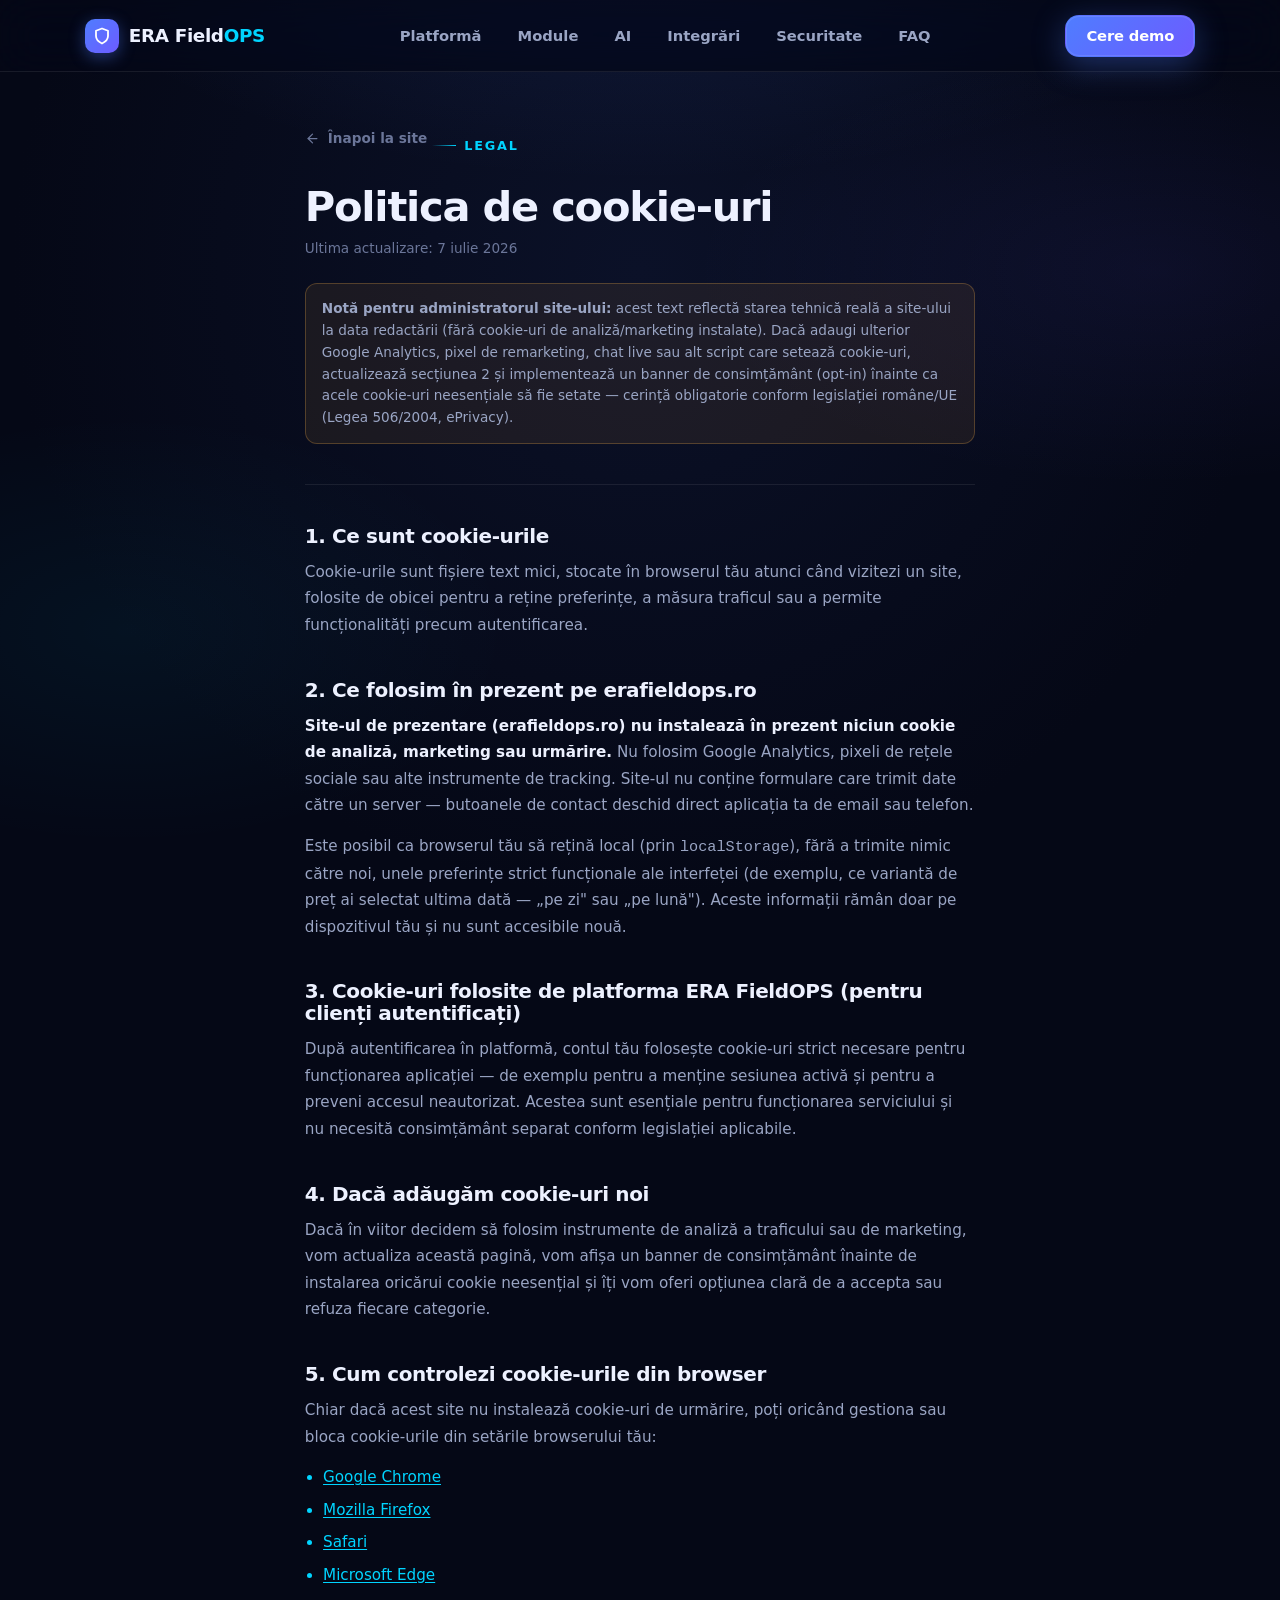
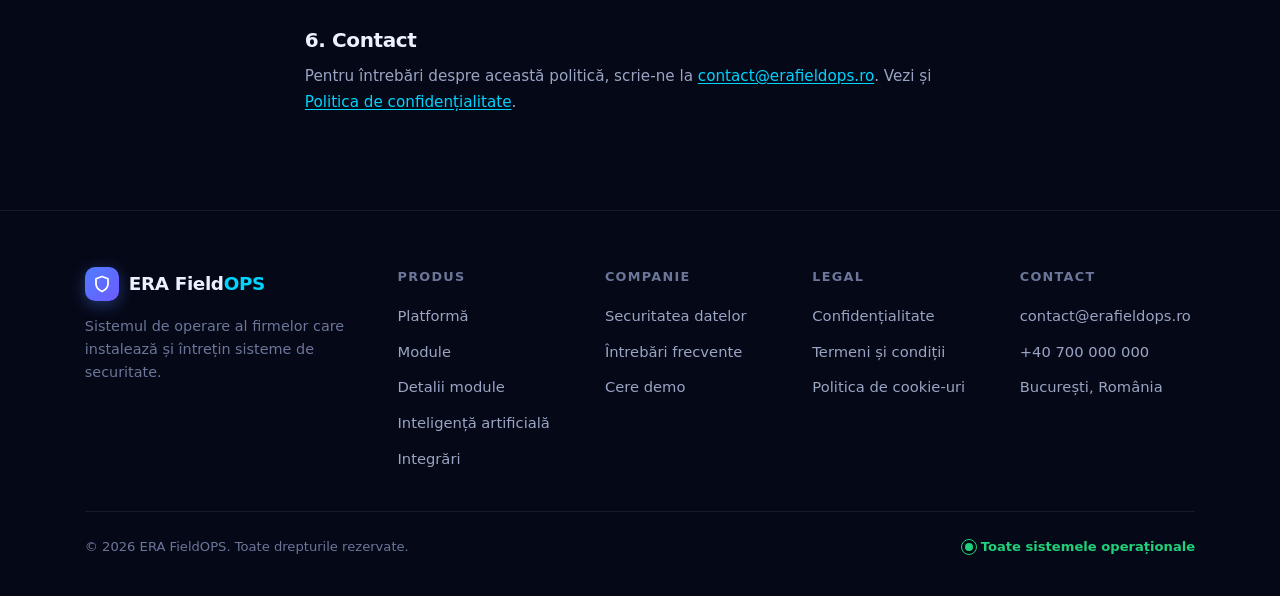
==== cookie-uri.html @ dba02b4b "Add privacy policy, terms of service, and cookie policy pages Three new standalone pages (confidenti" ====
<!DOCTYPE html>
<html lang="ro">
<head>
  <meta charset="UTF-8">
  <meta name="viewport" content="width=device-width, initial-scale=1">
  <title>Politica de cookie-uri — ERA FieldOPS</title>
  <meta name="description" content="Politica de cookie-uri ERA FieldOPS: ce cookie-uri folosim în prezent, cum le poți controla din browser și ce se va întâmpla dacă adăugăm altele în viitor.">
  <meta name="robots" content="noindex, follow">
  <link rel="canonical" href="https://erafieldops.ro/cookie-uri.html">
  <meta name="theme-color" content="#050816">
  <link rel="preload" href="assets/fonts/Satoshi-Variable.woff2" as="font" type="font/woff2" crossorigin>
  <link rel="stylesheet" href="assets/css/style.css">
</head>
<body class="loaded">

<svg width="0" height="0" style="position:absolute" aria-hidden="true">
  <defs>
    <symbol id="i-arrow-left" viewBox="0 0 24 24" fill="none" stroke="currentColor" stroke-width="2" stroke-linecap="round" stroke-linejoin="round"><line x1="19" y1="12" x2="5" y2="12"/><polyline points="12 19 5 12 12 5"/></symbol>
  </defs>
</svg>

<header class="nav scrolled" id="nav">
  <div class="container nav-inner">
    <a href="index.html" class="logo" aria-label="ERA FieldOPS — acasă">
      <span class="logo-mark"><svg fill="none" stroke="#fff" stroke-width="2.4" stroke-linecap="round" stroke-linejoin="round" viewBox="0 0 24 24"><path d="M12 22s8-4 8-10V5l-8-3-8 3v7c0 6 8 10 8 10z"/></svg></span>
      <span>ERA Field<em>OPS</em></span>
    </a>
    <ul class="nav-links">
      <li><a href="index.html#platforma">Platformă</a></li>
      <li><a href="index.html#module">Module</a></li>
      <li><a href="index.html#ai">AI</a></li>
      <li><a href="index.html#integrari">Integrări</a></li>
      <li><a href="index.html#securitate">Securitate</a></li>
      <li><a href="index.html#faq">FAQ</a></li>
    </ul>
    <div class="nav-cta">
      <a href="index.html#demo" class="btn btn-primary">Cere demo</a>
      <button class="nav-burger" id="burger" aria-label="Meniu" aria-expanded="false" aria-controls="mobileMenu">
        <span></span><span></span><span></span>
      </button>
    </div>
  </div>
</header>
<nav class="mobile-menu" id="mobileMenu" aria-label="Meniu mobil">
  <a href="index.html#platforma">Platformă</a>
  <a href="index.html#module">Module</a>
  <a href="index.html#ai">AI</a>
  <a href="index.html#integrari">Integrări</a>
  <a href="index.html#securitate">Securitate</a>
  <a href="index.html#faq">FAQ</a>
</nav>

<main>
<section class="legal-page">
  <div class="container legal-container">
    <a href="index.html" class="legal-back"><svg aria-hidden="true"><use href="#i-arrow-left"/></svg>Înapoi la site</a>
    <span class="eyebrow">Legal</span>
    <h1>Politica de cookie-uri</h1>
    <p class="legal-updated">Ultima actualizare: 7 iulie 2026</p>

    <div class="legal-notice">
      <strong>Notă pentru administratorul site-ului:</strong> acest text reflectă starea tehnică reală a site-ului la data redactării (fără cookie-uri de analiză/marketing instalate). Dacă adaugi ulterior Google Analytics, pixel de remarketing, chat live sau alt script care setează cookie-uri, actualizează secțiunea 2 și implementează un banner de consimțământ (opt-in) înainte ca acele cookie-uri neesențiale să fie setate — cerință obligatorie conform legislației române/UE (Legea 506/2004, ePrivacy).
    </div>

    <div class="legal-body">
      <h2>1. Ce sunt cookie-urile</h2>
      <p>Cookie-urile sunt fișiere text mici, stocate în browserul tău atunci când vizitezi un site, folosite de obicei pentru a reține preferințe, a măsura traficul sau a permite funcționalități precum autentificarea.</p>

      <h2>2. Ce folosim în prezent pe erafieldops.ro</h2>
      <p><strong>Site-ul de prezentare (erafieldops.ro) nu instalează în prezent niciun cookie de analiză, marketing sau urmărire.</strong> Nu folosim Google Analytics, pixeli de rețele sociale sau alte instrumente de tracking. Site-ul nu conține formulare care trimit date către un server — butoanele de contact deschid direct aplicația ta de email sau telefon.</p>
      <p>Este posibil ca browserul tău să rețină local (prin <code>localStorage</code>), fără a trimite nimic către noi, unele preferințe strict funcționale ale interfeței (de exemplu, ce variantă de preț ai selectat ultima dată — „pe zi" sau „pe lună"). Aceste informații rămân doar pe dispozitivul tău și nu sunt accesibile nouă.</p>

      <h2>3. Cookie-uri folosite de platforma ERA FieldOPS (pentru clienți autentificați)</h2>
      <p>După autentificarea în platformă, contul tău folosește cookie-uri strict necesare pentru funcționarea aplicației — de exemplu pentru a menține sesiunea activă și pentru a preveni accesul neautorizat. Acestea sunt esențiale pentru funcționarea serviciului și nu necesită consimțământ separat conform legislației aplicabile.</p>

      <h2>4. Dacă adăugăm cookie-uri noi</h2>
      <p>Dacă în viitor decidem să folosim instrumente de analiză a traficului sau de marketing, vom actualiza această pagină, vom afișa un banner de consimțământ înainte de instalarea oricărui cookie neesențial și îți vom oferi opțiunea clară de a accepta sau refuza fiecare categorie.</p>

      <h2>5. Cum controlezi cookie-urile din browser</h2>
      <p>Chiar dacă acest site nu instalează cookie-uri de urmărire, poți oricând gestiona sau bloca cookie-urile din setările browserului tău:</p>
      <ul>
        <li><a href="https://support.google.com/chrome/answer/95647" target="_blank" rel="noopener">Google Chrome</a></li>
        <li><a href="https://support.mozilla.org/ro/kb/activarea-si-dezactivarea-cookie-urilor" target="_blank" rel="noopener">Mozilla Firefox</a></li>
        <li><a href="https://support.apple.com/ro-ro/guide/safari/sfri11471/mac" target="_blank" rel="noopener">Safari</a></li>
        <li><a href="https://support.microsoft.com/ro-ro/microsoft-edge" target="_blank" rel="noopener">Microsoft Edge</a></li>
      </ul>

      <h2>6. Contact</h2>
      <p>Pentru întrebări despre această politică, scrie-ne la <a href="mailto:contact@erafieldops.ro">contact@erafieldops.ro</a>. Vezi și <a href="confidentialitate.html">Politica de confidențialitate</a>.</p>
    </div>
  </div>
</section>
</main>

<footer class="footer">
  <div class="container">
    <div class="footer-grid">
      <div class="footer-brand">
        <a href="index.html" class="logo" aria-label="ERA FieldOPS">
          <span class="logo-mark"><svg fill="none" stroke="#fff" stroke-width="2.4" stroke-linecap="round" stroke-linejoin="round" viewBox="0 0 24 24"><path d="M12 22s8-4 8-10V5l-8-3-8 3v7c0 6 8 10 8 10z"/></svg></span>
          <span>ERA Field<em>OPS</em></span>
        </a>
        <p>Sistemul de operare al firmelor care instalează și întrețin sisteme de securitate.</p>
      </div>
      <div>
        <h4>Produs</h4>
        <ul>
          <li><a href="index.html#platforma">Platformă</a></li>
          <li><a href="index.html#module">Module</a></li>
          <li><a href="index.html#detalii">Detalii module</a></li>
          <li><a href="index.html#ai">Inteligență artificială</a></li>
          <li><a href="index.html#integrari">Integrări</a></li>
        </ul>
      </div>
      <div>
        <h4>Companie</h4>
        <ul>
          <li><a href="index.html#securitate">Securitatea datelor</a></li>
          <li><a href="index.html#faq">Întrebări frecvente</a></li>
          <li><a href="index.html#demo">Cere demo</a></li>
        </ul>
      </div>
      <div>
        <h4>Legal</h4>
        <ul>
          <li><a href="confidentialitate.html">Confidențialitate</a></li>
          <li><a href="termeni-si-conditii.html">Termeni și condiții</a></li>
          <li><a href="cookie-uri.html">Politica de cookie-uri</a></li>
        </ul>
      </div>
      <div>
        <h4>Contact</h4>
        <ul>
          <li><a href="mailto:contact@erafieldops.ro">contact@erafieldops.ro</a></li>
          <li><a href="tel:+40700000000">+40 700 000 000</a></li>
          <li><a href="index.html">București, România</a></li>
        </ul>
      </div>
    </div>
    <div class="footer-bottom">
      <span>© 2026 ERA FieldOPS. Toate drepturile rezervate.</span>
      <span class="footer-status"><i class="pulse-dot"></i> Toate sistemele operaționale</span>
    </div>
  </div>
</footer>

<script>
  document.getElementById('burger').addEventListener('click', function () {
    var menu = document.getElementById('mobileMenu');
    var open = menu.classList.toggle('open');
    this.setAttribute('aria-expanded', String(open));
  });
  document.getElementById('mobileMenu').addEventListener('click', function (e) {
    if (e.target.tagName === 'A') {
      this.classList.remove('open');
      document.getElementById('burger').setAttribute('aria-expanded', 'false');
    }
  });
</script>
</body>
</html>
---- assets/css/style.css ----
/* ============================================================
   ERA FieldOPS — Premium SaaS Landing 2026
   Mission Control / AI Command Center
   ============================================================ */

/* ---------- Font ---------- */
@font-face {
  font-family: 'Satoshi';
  src: url('../fonts/Satoshi-Variable.woff2') format('woff2');
  font-weight: 300 900;
  font-style: normal;
  font-display: swap;
}
@font-face {
  font-family: 'Satoshi';
  src: url('../fonts/Satoshi-VariableItalic.woff2') format('woff2');
  font-weight: 300 900;
  font-style: italic;
  font-display: swap;
}

/* ---------- Tokens ---------- */
:root {
  --bg: #050816;
  --bg-2: #0B1128;
  --surface: rgba(255, 255, 255, 0.03);
  --surface-2: rgba(255, 255, 255, 0.05);
  --border: rgba(255, 255, 255, 0.08);
  --border-strong: rgba(255, 255, 255, 0.14);
  --text: #EDF1FF;
  --text-2: #9AA5C4;
  --text-3: #6B7699;
  --primary: #4F7DFF;
  --secondary: #6D5BFF;
  --ai: #00D4FF;
  --success: #21D07A;
  --warning: #FFB547;
  --error: #FF5A5A;
  --grad: linear-gradient(135deg, var(--primary), var(--secondary));
  --grad-ai: linear-gradient(135deg, var(--primary), var(--ai));
  --radius: 20px;
  --radius-sm: 12px;
  --font: 'Satoshi', system-ui, -apple-system, sans-serif;
  --ease: cubic-bezier(0.16, 1, 0.3, 1);
  --nav-h: 72px;
  --space-1: 8px; --space-2: 16px; --space-3: 24px;
  --space-4: 40px; --space-5: 56px; --space-6: 80px;
}

/* ---------- Base ---------- */
*, *::before, *::after { box-sizing: border-box; margin: 0; padding: 0; }
/* Base size = 16px on phones, tablets and laptops (keeps the tuned hero fit intact);
   scales up on large monitors / Retina / 4K so all rem-based graphics grow with the display. */
html { scroll-behavior: smooth; scroll-padding-top: calc(var(--nav-h) + 16px); font-size: 16px; overflow-x: hidden; }
@media (min-width: 1600px) { html { font-size: 17.5px; } }
@media (min-width: 2000px) { html { font-size: 19px; } }
@media (min-width: 2560px) { html { font-size: 21px; } }
body {
  font-family: var(--font);
  background: var(--bg);
  color: var(--text);
  font-size: 1rem;
  line-height: 1.6;
  -webkit-font-smoothing: antialiased;
  overflow-x: hidden;
}
img, svg { display: block; max-width: 100%; }
a { color: inherit; text-decoration: none; }
button { font-family: inherit; cursor: pointer; }
::selection { background: rgba(79, 125, 255, 0.35); }

body::before {
  content: '';
  position: fixed; inset: 0; z-index: -2;
  background:
    radial-gradient(ellipse 80% 50% at 50% -10%, rgba(79, 125, 255, 0.12), transparent 60%),
    radial-gradient(ellipse 60% 40% at 90% 30%, rgba(109, 91, 255, 0.07), transparent 60%),
    radial-gradient(ellipse 50% 40% at 10% 70%, rgba(0, 212, 255, 0.05), transparent 60%),
    radial-gradient(circle at 50% 30%, var(--bg-2), var(--bg) 70%);
}

#particles {
  position: fixed; inset: 0; z-index: -1;
  pointer-events: none; opacity: 0.6;
}

.scroll-progress {
  position: fixed; top: 0; left: 0; height: 3px; width: 0%;
  background: linear-gradient(90deg, var(--primary), var(--ai));
  box-shadow: 0 0 10px rgba(0, 212, 255, 0.7);
  z-index: 200; pointer-events: none;
}

.container { width: 100%; max-width: 1200px; margin: 0 auto; padding: 0 clamp(20px, 3.5vw, 48px); }
@media (min-width: 1600px) { .container { max-width: 1360px; } :root { --space-5: 76px; --space-6: 112px; } }
@media (min-width: 2000px) { .container { max-width: 1560px; } :root { --space-5: 88px; --space-6: 132px; } }
@media (min-width: 2560px) { .container { max-width: 1800px; } }

/* ---------- Type ---------- */
h1, h2, h3 { font-weight: 700; letter-spacing: -0.02em; line-height: 1.1; }
h1 { font-size: clamp(2.6rem, 5.4vw, 4.4rem); font-weight: 800; letter-spacing: -0.03em; }
h2 { font-size: clamp(2rem, 3.6vw, 3rem); }
h3 { font-size: 1.25rem; line-height: 1.3; }
.lead { font-size: clamp(1.05rem, 1.6vw, 1.25rem); color: var(--text-2); }

.grad-text {
  background: linear-gradient(100deg, #fff 20%, var(--primary) 50%, var(--ai) 80%);
  background-size: 200% auto;
  -webkit-background-clip: text; background-clip: text;
  -webkit-text-fill-color: transparent; color: transparent;
  animation: gradShift 6s ease-in-out infinite alternate;
}
@keyframes gradShift { to { background-position: 100% center; } }

.eyebrow {
  display: inline-flex; align-items: center; gap: 8px;
  font-size: 0.8rem; font-weight: 600; letter-spacing: 0.14em;
  text-transform: uppercase; color: var(--ai);
  margin-bottom: var(--space-2);
}
.eyebrow::before {
  content: ''; width: 24px; height: 1px;
  background: linear-gradient(90deg, transparent, var(--ai));
}

.section { padding: var(--space-6) 0; position: relative; }
.section-head { max-width: 680px; margin-bottom: var(--space-5); }
.section-head.center { margin-inline: auto; text-align: center; }
.section-head.center .eyebrow::before { display: none; }
.section-head p { margin-top: var(--space-2); }

/* ---------- Buttons ---------- */
.btn {
  display: inline-flex; align-items: center; justify-content: center; gap: 10px;
  min-height: 52px; padding: 0 28px;
  border-radius: 14px; border: 1px solid transparent;
  font-size: 1rem; font-weight: 600; letter-spacing: -0.01em;
  transition: transform 0.25s var(--ease), box-shadow 0.25s var(--ease),
              background 0.25s var(--ease), border-color 0.25s var(--ease);
  cursor: pointer; white-space: nowrap;
}
.btn svg { width: 18px; height: 18px; transition: transform 0.25s var(--ease); }
.btn:hover svg { transform: translateX(3px); }
.btn-primary {
  position: relative; overflow: hidden;
  background: var(--grad); color: #fff;
  box-shadow: 0 0 0 1px rgba(255,255,255,0.1) inset, 0 8px 32px rgba(79,125,255,0.35);
}
.btn-primary::before {
  content: ''; position: absolute; top: 0; left: -60%; width: 40%; height: 100%;
  background: linear-gradient(120deg, transparent, rgba(255,255,255,0.35), transparent);
  transform: skewX(-20deg); transition: left 0.6s var(--ease);
}
.btn-primary:hover::before { left: 130%; }
.btn-primary:hover {
  transform: translateY(-2px) scale(1.02);
  box-shadow: 0 0 0 1px rgba(255,255,255,0.18) inset, 0 12px 44px rgba(79,125,255,0.5);
}
.btn-ghost {
  background: var(--surface); color: var(--text);
  border-color: var(--border);
  backdrop-filter: blur(12px); -webkit-backdrop-filter: blur(12px);
}
.btn-ghost:hover {
  transform: translateY(-2px) scale(1.02);
  border-color: var(--border-strong);
  background: var(--surface-2);
  box-shadow: 0 8px 32px rgba(0,0,0,0.3);
}
.btn:focus-visible, a:focus-visible, button:focus-visible, summary:focus-visible {
  outline: 2px solid var(--ai); outline-offset: 3px; border-radius: 8px;
}

/* Magnetic proximity button — transform is driven by JS (rAF), so keep it out of
   the CSS transition; touch devices (no cursor) get a simple press feedback. */
.btn-magnetic { transition: box-shadow 0.25s var(--ease), background 0.25s var(--ease), border-color 0.25s var(--ease); will-change: transform; }
@media (hover: none) { .btn-magnetic:active { transform: scale(0.96); } }

/* ---------- Nav ---------- */
.nav {
  position: fixed; top: 0; left: 0; right: 0; z-index: 100;
  height: var(--nav-h);
  transition: background 0.4s var(--ease), border-color 0.4s var(--ease);
  border-bottom: 1px solid transparent;
}
.nav.scrolled {
  background: rgba(5, 8, 22, 0.72);
  backdrop-filter: blur(20px) saturate(160%); -webkit-backdrop-filter: blur(20px) saturate(160%);
  border-bottom-color: var(--border);
}
.nav-inner {
  height: var(--nav-h); display: flex; align-items: center; gap: 32px;
}
.logo { display: flex; align-items: center; gap: 10px; font-weight: 800; font-size: 1.15rem; letter-spacing: -0.02em; }
.logo-mark {
  width: 34px; height: 34px; border-radius: 10px;
  background: var(--grad); display: grid; place-items: center;
  box-shadow: 0 4px 16px rgba(79,125,255,0.4);
}
.logo-mark svg { width: 18px; height: 18px; }
.logo span em { font-style: normal; color: var(--ai); }
.nav-links { display: flex; gap: 4px; margin-inline: auto; list-style: none; }
.nav-links a {
  position: relative; isolation: isolate;
  padding: 9px 16px; border-radius: 100px;
  font-size: 0.92rem; font-weight: 600; color: var(--text-2);
  transition: color 0.3s var(--ease);
}
/* springy gradient pill on hover / active (playful) */
.nav-links a::before {
  content: ''; position: absolute; inset: 0; border-radius: 100px; z-index: -1;
  background: var(--grad); box-shadow: 0 6px 20px rgba(79,125,255,0.45);
  transform: scale(0.5); opacity: 0;
  transition: transform 0.4s cubic-bezier(0.34, 1.56, 0.64, 1), opacity 0.25s var(--ease);
}
.nav-links a:hover, .nav-links a.active { color: #fff; }
.nav-links a:hover::before, .nav-links a.active::before { transform: scale(1); opacity: 1; }

/* CONTINUOUS light that travels across the menu forever (::after, independent of hover) */
.nav-links a::after {
  content: ''; position: absolute; inset: 0; border-radius: 100px; z-index: -2;
  background: var(--grad); box-shadow: 0 0 22px rgba(0,212,255,0.6);
  opacity: 0; transform: scale(0.6); pointer-events: none;
}
/* 10s cycle: the wave sweeps across for ~5s, then everything rests for ~5s */
body.loaded .nav-links a::after { animation: navPulse 10s ease-in-out infinite; }
body.loaded .nav-links a { animation: navHop 10s ease-in-out infinite; }
.nav-links a:hover { animation-play-state: paused; }
/* same stagger for the glow (::after) and the hop (a) so each link lights up + rises as the wave passes */
.nav-links li:nth-child(1) a::after, .nav-links li:nth-child(1) a { animation-delay: 0s; }
.nav-links li:nth-child(2) a::after, .nav-links li:nth-child(2) a { animation-delay: 0.8s; }
.nav-links li:nth-child(3) a::after, .nav-links li:nth-child(3) a { animation-delay: 1.6s; }
.nav-links li:nth-child(4) a::after, .nav-links li:nth-child(4) a { animation-delay: 2.4s; }
.nav-links li:nth-child(5) a::after, .nav-links li:nth-child(5) a { animation-delay: 3.2s; }
.nav-links li:nth-child(6) a::after, .nav-links li:nth-child(6) a { animation-delay: 4.0s; }
@keyframes navPulse {
  0% { opacity: 0; transform: scale(0.65); }
  4% { opacity: 0.7; transform: scale(1); }
  11% { opacity: 0; transform: scale(1.16); }
  100% { opacity: 0; transform: scale(1.16); }
}
@keyframes navHop {
  0% { transform: translateY(0) scale(1); }
  4% { transform: translateY(-9px) scale(1.1); }
  8% { transform: translateY(0) scale(0.97); }
  11% { transform: translateY(-2px) scale(1); }
  13%, 100% { transform: translateY(0) scale(1); }
}

/* bold bouncy entrance on load */
.nav-links li { opacity: 0; transform: translateY(-30px) scale(0.55) rotate(-6deg); transition: opacity 0.45s ease, transform 0.75s cubic-bezier(0.34, 1.7, 0.5, 1); }
body.loaded .nav-links li { opacity: 1; transform: none; }
.nav-links li:nth-child(1) { transition-delay: 0.10s; }
.nav-links li:nth-child(2) { transition-delay: 0.17s; }
.nav-links li:nth-child(3) { transition-delay: 0.24s; }
.nav-links li:nth-child(4) { transition-delay: 0.31s; }
.nav-links li:nth-child(5) { transition-delay: 0.38s; }
.nav-links li:nth-child(6) { transition-delay: 0.45s; }
.nav-cta { display: flex; gap: 12px; align-items: center; }
.nav .btn { min-height: 42px; padding: 0 20px; font-size: 0.92rem; }
.nav-burger {
  display: none; width: 44px; height: 44px;
  background: var(--surface); border: 1px solid var(--border); border-radius: 12px;
  flex-direction: column; align-items: center; justify-content: center; gap: 5px;
}
.nav-burger span { width: 18px; height: 2px; background: var(--text); border-radius: 2px; transition: 0.3s var(--ease); }
.nav-burger[aria-expanded="true"] span:nth-child(1) { transform: translateY(7px) rotate(45deg); }
.nav-burger[aria-expanded="true"] span:nth-child(2) { opacity: 0; }
.nav-burger[aria-expanded="true"] span:nth-child(3) { transform: translateY(-7px) rotate(-45deg); }

.mobile-menu {
  position: fixed; inset: var(--nav-h) 0 auto 0; z-index: 99;
  background: rgba(5, 8, 22, 0.92);
  backdrop-filter: blur(24px); -webkit-backdrop-filter: blur(24px);
  border-bottom: 1px solid var(--border);
  padding: 16px 24px 24px;
  display: none; flex-direction: column; gap: 4px;
}
.mobile-menu.open { display: flex; }
.mobile-menu a {
  position: relative; isolation: isolate;
  padding: 14px 16px; border-radius: 12px; font-weight: 600; color: var(--text-2);
  transition: color 0.3s var(--ease);
}
.mobile-menu a::before {
  content: ''; position: absolute; inset: 0; border-radius: 12px; z-index: -1;
  background: var(--grad); box-shadow: 0 6px 20px rgba(79,125,255,0.4);
  transform: scale(0.9); opacity: 0;
  transition: transform 0.35s cubic-bezier(0.34, 1.56, 0.64, 1), opacity 0.25s var(--ease);
}
.mobile-menu a:hover, .mobile-menu a:active { color: #fff; }
.mobile-menu a:hover::before, .mobile-menu a:active::before { transform: scale(1); opacity: 1; }
/* continuous traveling glow while the menu is open (::after, keeps tap pill on ::before clean) */
.mobile-menu a::after {
  content: ''; position: absolute; inset: 0; border-radius: 12px; z-index: -2;
  background: var(--grad); box-shadow: 0 0 22px rgba(0,212,255,0.55);
  opacity: 0; transform: scale(0.85); pointer-events: none;
}
/* playful staggered pop-in when the menu opens */
.mobile-menu.open a { animation: menuPop 0.45s cubic-bezier(0.34, 1.56, 0.64, 1) both; }
.mobile-menu.open a:nth-child(1) { animation-delay: 0.04s; }
.mobile-menu.open a:nth-child(2) { animation-delay: 0.09s; }
.mobile-menu.open a:nth-child(3) { animation-delay: 0.14s; }
.mobile-menu.open a:nth-child(4) { animation-delay: 0.19s; }
.mobile-menu.open a:nth-child(5) { animation-delay: 0.24s; }
.mobile-menu.open a:nth-child(6) { animation-delay: 0.29s; }
@keyframes menuPop { from { opacity: 0; transform: translateX(-16px) scale(0.96); } to { opacity: 1; transform: none; } }
/* matching "light-up" wave flashing each pill when the menu opens */
.mobile-menu.open a::after { animation: navPulse 10s ease-in-out infinite; }
.mobile-menu.open a:nth-child(1)::after { animation-delay: 0s; }
.mobile-menu.open a:nth-child(2)::after { animation-delay: 0.8s; }
.mobile-menu.open a:nth-child(3)::after { animation-delay: 1.6s; }
.mobile-menu.open a:nth-child(4)::after { animation-delay: 2.4s; }
.mobile-menu.open a:nth-child(5)::after { animation-delay: 3.2s; }
.mobile-menu.open a:nth-child(6)::after { animation-delay: 4.0s; }

/* ---------- Hero ---------- */
.hero {
  padding-top: calc(var(--nav-h) + clamp(28px, 5vh, 64px));
  padding-bottom: clamp(32px, 5vh, 64px);
  position: relative; overflow: clip;
}
/* Desktop: fit the whole hero into the first screen, vertically centered */
@media (min-width: 769px) {
  .hero { min-height: 100vh; min-height: 100dvh; display: flex; flex-direction: column; justify-content: center;
          padding-top: calc(var(--nav-h) + 16px); padding-bottom: 24px; }
  .hero-badge { margin-bottom: 14px; }
  .hero h1 { font-size: clamp(1.9rem, 3.4vw, 3.2rem); line-height: 1.06; margin-bottom: 14px; }
  .hero .lead { font-size: clamp(0.95rem, 1.3vw, 1.08rem); margin-bottom: 20px; max-width: 460px; }
  .hero-actions { margin-bottom: 20px; }
  .hero-actions .btn { min-height: 48px; }
  .hero-meta { gap: 14px 24px; }
}
/* Short desktop viewports (laptops ~600-780px tall): shrink hard so nothing is cut */
@media (min-width: 769px) and (max-height: 820px) {
  .hero { padding-top: calc(var(--nav-h) + 8px); padding-bottom: 16px; }
  .hero-badge { margin-bottom: 8px; padding: 6px 14px; font-size: 0.78rem; }
  .hero h1 { font-size: 2rem; margin-bottom: 10px; }
  .hero .lead { font-size: 1rem; margin-bottom: 12px; }
  .hero-actions { margin-bottom: 12px; }
  .hero-actions .btn { min-height: 46px; }
  .hero-meta { gap: 8px 22px; }
  /* every slide's own top/bottom padding shrinks too, so full-height content
     (like the price slide's CTA button) doesn't get pushed past the fold */
  :root { --space-6: 48px; }
}
.hero-grid {
  display: grid; grid-template-columns: minmax(0, 5fr) minmax(0, 6fr);
  gap: clamp(32px, 5vw, 64px); align-items: center;
}
.hero-badge {
  display: inline-flex; align-items: center; gap: 10px;
  padding: 8px 16px; border-radius: 100px;
  background: var(--surface); border: 1px solid var(--border);
  backdrop-filter: blur(12px); -webkit-backdrop-filter: blur(12px);
  font-size: 0.82rem; font-weight: 600; color: var(--text-2);
  margin-bottom: var(--space-3);
}
.pulse-dot { position: relative; width: 8px; height: 8px; border-radius: 50%; background: var(--success); flex-shrink: 0; }
.pulse-dot::after {
  content: ''; position: absolute; inset: -4px; border-radius: 50%;
  border: 1px solid var(--success); animation: ping 2s var(--ease) infinite;
}
@keyframes ping { 0% { transform: scale(0.5); opacity: 1; } 100% { transform: scale(1.8); opacity: 0; } }

.hero h1 { margin-bottom: var(--space-3); }
.hero .lead { margin-bottom: var(--space-4); max-width: 480px; }
.hero-actions { display: flex; gap: 14px; flex-wrap: wrap; margin-bottom: var(--space-4); }
.hero-meta { display: flex; gap: 24px; flex-wrap: wrap; }
.hero-meta div { display: flex; align-items: center; gap: 8px; font-size: 0.85rem; color: var(--text-3); font-weight: 500; }
.hero-meta svg { width: 16px; height: 16px; color: var(--success); flex-shrink: 0; }

/* Hero entrance (page load, not scroll-triggered) */
.hero-copy > * {
  opacity: 0; transform: translateY(22px);
  transition: opacity 0.8s var(--ease), transform 0.8s var(--ease);
}
.hero-copy > *:nth-child(1) { transition-delay: 0.05s; }
.hero-copy > *:nth-child(2) { transition-delay: 0.16s; }
.hero-copy > *:nth-child(3) { transition-delay: 0.27s; }
.hero-copy > *:nth-child(4) { transition-delay: 0.38s; }
.hero-copy > *:nth-child(5) { transition-delay: 0.49s; }
body.loaded .hero-copy > * { opacity: 1; transform: none; }

/* ---------- Hero nucleus (mini embed of the 3D module core, borderless) ---------- */
.hero-core {
  position: relative;
  height: clamp(420px, 62vh, 640px);
  cursor: grab; touch-action: pan-y;
  opacity: 0; transform: translateY(26px) scale(0.97);
  transition: opacity 1s var(--ease) 0.3s, transform 1s var(--ease) 0.3s;
}
.hero-core:active { cursor: grabbing; }
body.loaded .hero-core { opacity: 1; transform: none; }
.hero-core canvas { position: absolute; inset: 0; width: 100%; height: 100%; display: block; }
.hero-core .core3d-hint { bottom: 4px; font-size: 0.72rem; }

/* ---------- shared dash/ping keyframes (used by the mini live-card map) ---------- */
@keyframes dashMove { to { stroke-dashoffset: -12; } }
@keyframes objPing { 0% { transform: scale(0.4); opacity: 1; } 100% { transform: scale(1.6); opacity: 0; } }

/* ---------- 3D module core (hero embed) ---------- */
.core3d-hint {
  position: absolute; bottom: 16px; left: 0; right: 0; text-align: center;
  font-size: 0.78rem; font-weight: 600; color: var(--text-3);
  letter-spacing: 0.02em; pointer-events: none; z-index: 2;
}

/* small description card that appears when a module node is clicked — the
   accent color/icon are set inline per module via --tip-accent* custom props */
.core3d-tip {
  position: absolute; top: 0; left: 0; z-index: 3; pointer-events: none;
  width: 220px; transform: translate(-50%, -100%) translateY(-14px);
  padding: 12px 14px; border-radius: 14px;
  background: rgba(11, 17, 40, 0.86);
  border: 1px solid var(--border-strong);
  border-left: 3px solid var(--tip-accent, var(--ai));
  backdrop-filter: blur(16px); -webkit-backdrop-filter: blur(16px);
  box-shadow: 0 16px 44px rgba(0, 0, 0, 0.45), 0 0 26px var(--tip-accent-glow, rgba(0,212,255,0.2));
  opacity: 0; visibility: hidden;
  transition: opacity 0.25s var(--ease), transform 0.25s var(--ease), box-shadow 0.25s var(--ease);
}
.core3d-tip.show { opacity: 1; visibility: visible; transform: translate(-50%, -100%) translateY(-20px); }
.core3d-tip::after {
  content: ''; position: absolute; left: 50%; bottom: -6px; width: 12px; height: 12px;
  transform: translateX(-50%) rotate(45deg);
  background: rgba(11, 17, 40, 0.86); border-right: 1px solid var(--border-strong); border-bottom: 1px solid var(--border-strong);
}
.core3d-tip-head { display: flex; align-items: center; gap: 10px; margin-bottom: 6px; }
.core3d-tip-icon {
  width: 30px; height: 30px; border-radius: 9px; flex-shrink: 0;
  display: grid; place-items: center;
  background: var(--tip-accent-soft, rgba(0,212,255,0.14));
  border: 1px solid var(--tip-accent-glow, rgba(0,212,255,0.3));
  color: var(--tip-accent, var(--ai));
}
.core3d-tip-icon svg { width: 15px; height: 15px; }
.core3d-tip b { font-size: 0.86rem; font-weight: 800; color: var(--tip-accent, var(--ai)); }
.core3d-tip p { font-size: 0.78rem; line-height: 1.4; color: var(--text-2); }
@media (max-width: 480px) { .core3d-tip { width: 180px; } }

/* ---------- Trusted by ---------- */
.trusted { padding: var(--space-5) 0; border-block: 1px solid var(--border); }
.trusted p { text-align: center; font-size: 0.8rem; font-weight: 600; letter-spacing: 0.14em; text-transform: uppercase; color: var(--text-3); margin-bottom: var(--space-3); }
.logo-track-wrap { overflow: hidden; mask-image: linear-gradient(90deg, transparent, #000 12%, #000 88%, transparent); -webkit-mask-image: linear-gradient(90deg, transparent, #000 12%, #000 88%, transparent); }
.logo-track { display: flex; gap: 64px; width: max-content; animation: marquee 28s linear infinite; }
.logo-track-wrap:hover .logo-track { animation-play-state: paused; }
@keyframes marquee { to { transform: translateX(-50%); } }
.logo-item {
  display: flex; align-items: center; gap: 10px; flex-shrink: 0;
  font-weight: 700; font-size: 1.05rem; letter-spacing: -0.01em;
  color: var(--text-3); opacity: 0.75; transition: opacity 0.3s, color 0.3s;
}
.logo-item:hover { opacity: 1; color: var(--text-2); }
.logo-item svg { width: 22px; height: 22px; }

/* Second marquee: live platform mini-widgets, scrolling left-to-right (opposite of logos) */
.feature-track-wrap {
  overflow: hidden; margin-top: 22px;
  mask-image: linear-gradient(90deg, transparent, #000 8%, #000 92%, transparent);
  -webkit-mask-image: linear-gradient(90deg, transparent, #000 8%, #000 92%, transparent);
}
.feature-track { display: flex; gap: 16px; width: max-content; animation: marqueeReverse 46s linear infinite; padding: 4px 0; }
.feature-track-wrap:hover .feature-track { animation-play-state: paused; }
@keyframes marqueeReverse { from { transform: translateX(-50%); } to { transform: translateX(0); } }

.live-card {
  flex-shrink: 0; width: clamp(224px, 19vw, 280px);
  border-radius: 16px; border: 1px solid var(--border);
  background: linear-gradient(180deg, rgba(255,255,255,0.05), rgba(255,255,255,0.02));
  backdrop-filter: blur(12px); -webkit-backdrop-filter: blur(12px);
  box-shadow: 0 12px 32px rgba(0,0,0,0.3);
  padding: 12px 14px;
  transition: border-color 0.3s var(--ease), transform 0.3s var(--ease), box-shadow 0.3s var(--ease);
}
.live-card:hover { border-color: rgba(0,212,255,0.35); transform: translateY(-4px); box-shadow: 0 18px 44px rgba(0,0,0,0.4), 0 0 40px rgba(0,212,255,0.08); }
.lc-head { display: flex; align-items: center; gap: 8px; font-size: 0.78rem; font-weight: 700; color: var(--text); margin-bottom: 11px; }
.lc-head > svg { width: 15px; height: 15px; color: var(--ai); flex-shrink: 0; }
.lc-live { margin-left: auto; display: flex; align-items: center; gap: 5px; font-size: 0.56rem; font-weight: 800; letter-spacing: 0.12em; color: var(--success); }
.lc-live .pulse-dot { width: 6px; height: 6px; }
.lc-label { margin-top: 9px; font-size: 0.68rem; font-weight: 600; color: var(--text-3); white-space: nowrap; overflow: hidden; text-overflow: ellipsis; }

/* mini live map */
.lc-map { position: relative; height: 64px; border-radius: 10px; overflow: hidden; background: rgba(0,0,0,0.25); border: 1px solid var(--border); }
.lc-map svg { position: absolute; inset: 0; width: 100%; height: 100%; }
.lc-grid line { stroke: rgba(255,255,255,0.05); stroke-width: 1; }
.lc-route { fill: none; stroke: rgba(0,212,255,0.5); stroke-width: 1.5; stroke-dasharray: 4 5; animation: dashMove 1.2s linear infinite; }
.lc-obj { fill: #00D4FF; }
.lc-objring { fill: none; stroke: rgba(0,212,255,0.5); stroke-width: 1; transform-origin: center; transform-box: fill-box; animation: objPing 2.4s var(--ease) infinite; }
.lc-veh { fill: #050816; stroke: #21D07A; stroke-width: 2; }

/* work steps filling sequentially */
.lc-seg { display: flex; gap: 5px; padding: 12px 0; }
.lc-seg i { flex: 1; height: 9px; border-radius: 3px; background: var(--surface-2); position: relative; overflow: hidden; }
.lc-seg i::after { content: ''; position: absolute; inset: 0; background: var(--grad-ai); transform: scaleX(0); transform-origin: left; animation: segFill 4.5s infinite; }
.lc-seg i:nth-child(2)::after { animation-delay: 0.35s; }
.lc-seg i:nth-child(3)::after { animation-delay: 0.7s; }
.lc-seg i:nth-child(4)::after { animation-delay: 1.05s; }
.lc-seg i:nth-child(5)::after { animation-delay: 1.4s; }
@keyframes segFill { 0% { transform: scaleX(0); } 12% { transform: scaleX(1); } 82% { transform: scaleX(1); } 90%,100% { transform: scaleX(0); } }

/* auto alerts */
.lc-alert { display: flex; align-items: center; gap: 10px; padding: 4px 0; }
.lc-bell { width: 40px; height: 40px; border-radius: 11px; display: grid; place-items: center; background: rgba(255,181,71,0.12); color: var(--warning); flex-shrink: 0; }
.lc-bell svg { width: 18px; height: 18px; transform-origin: top center; animation: bellShake 3s ease-in-out infinite; }
@keyframes bellShake { 0%,58%,100% { transform: rotate(0); } 63% { transform: rotate(13deg); } 69% { transform: rotate(-11deg); } 75% { transform: rotate(8deg); } 81% { transform: rotate(-5deg); } 87% { transform: rotate(0); } }
.lc-alert b { font-size: 0.78rem; display: block; }
.lc-alert small { font-size: 0.66rem; color: var(--text-3); }
.lc-badge { margin-left: auto; min-width: 22px; height: 22px; padding: 0 6px; border-radius: 11px; background: var(--error); color: #fff; font-size: 0.72rem; font-weight: 800; display: grid; place-items: center; animation: badgePulse 1.6s ease-in-out infinite; }
@keyframes badgePulse { 0%,100% { transform: scale(1); box-shadow: 0 0 0 0 rgba(255,90,90,0.5); } 50% { transform: scale(1.14); box-shadow: 0 0 0 7px rgba(255,90,90,0); } }

/* invoice -> ANAF flow */
.lc-flow { display: flex; flex-direction: column; gap: 7px; padding: 2px 0; }
.lc-frow { display: flex; align-items: center; gap: 9px; font-size: 0.73rem; font-weight: 600; color: var(--text-2); }
.lc-frow i { width: 15px; height: 15px; border-radius: 50%; border: 1.5px solid var(--border-strong); flex-shrink: 0; position: relative; }
.lc-frow i::after { content: ''; position: absolute; inset: 1.5px; border-radius: 50%; background: var(--success); transform: scale(0); }
.lc-frow:nth-child(1) i::after { animation: chkPop 4.5s infinite; animation-delay: 0.2s; }
.lc-frow:nth-child(2) i::after { animation: chkPop 4.5s infinite; animation-delay: 1.2s; }
.lc-frow:nth-child(3) i::after { animation: chkPop 4.5s infinite; animation-delay: 2.2s; }
@keyframes chkPop { 0% { transform: scale(0); } 6% { transform: scale(1); } 86% { transform: scale(1); } 94%,100% { transform: scale(0); } }

/* marketing bars */
.lc-bars { display: flex; align-items: flex-end; gap: 6px; height: 46px; padding-top: 2px; }
.lc-bars i { flex: 1; height: 100%; border-radius: 4px 4px 2px 2px; background: linear-gradient(180deg, rgba(79,125,255,0.95), rgba(79,125,255,0.2)); transform: scaleY(0.3); transform-origin: bottom; animation: barBounce 2.4s var(--ease) infinite; }
.lc-bars i:nth-child(2) { animation-delay: 0.2s; background: linear-gradient(180deg, rgba(0,212,255,0.95), rgba(0,212,255,0.2)); }
.lc-bars i:nth-child(3) { animation-delay: 0.4s; }
.lc-bars i:nth-child(4) { animation-delay: 0.6s; background: linear-gradient(180deg, rgba(0,212,255,0.95), rgba(0,212,255,0.2)); }
.lc-bars i:nth-child(5) { animation-delay: 0.8s; }
.lc-bars i:nth-child(6) { animation-delay: 1s; background: linear-gradient(180deg, rgba(0,212,255,0.95), rgba(0,212,255,0.2)); }
@keyframes barBounce { 0%,100% { transform: scaleY(0.3); } 50% { transform: scaleY(1); } }

/* scan QR */
.lc-scan { position: relative; height: 64px; display: grid; place-items: center; border-radius: 10px; background: rgba(0,0,0,0.25); border: 1px solid var(--border); overflow: hidden; }
.lc-qr { display: grid; grid-template-columns: repeat(5, 7px); grid-auto-rows: 7px; gap: 2px; }
.lc-qr i { background: var(--text-2); border-radius: 1px; }
.lc-qr i.off { background: transparent; }
.lc-scanline { position: absolute; left: 10%; right: 10%; height: 2px; background: var(--ai); box-shadow: 0 0 10px var(--ai); animation: scanMove 2.2s ease-in-out infinite; }
@keyframes scanMove { 0%,100% { top: 12%; } 50% { top: 84%; } }

/* ---------- Stats ---------- */
.stats-grid { display: grid; grid-template-columns: repeat(4, 1fr); gap: 20px; }
.stat-card {
  position: relative; overflow: hidden;
  text-align: center; padding: var(--space-4) var(--space-3);
  border-radius: var(--radius); border: 1px solid var(--border);
  background: var(--surface);
  backdrop-filter: blur(16px); -webkit-backdrop-filter: blur(16px);
  transition: transform 0.3s var(--ease), border-color 0.3s, box-shadow 0.3s;
}
.stat-card::after {
  content: ''; position: absolute; inset: 0; border-radius: inherit;
  background: radial-gradient(220px circle at var(--mx, 50%) var(--my, 50%), rgba(0,212,255,0.16), transparent 70%);
  opacity: 0; transition: opacity 0.3s var(--ease); pointer-events: none;
}
.stat-card:hover { transform: translateY(-4px); border-color: rgba(79,125,255,0.35); box-shadow: 0 12px 48px rgba(79,125,255,0.12); }
.stat-card:hover::after { opacity: 1; }
.stat-num {
  font-size: clamp(2.4rem, 4vw, 3.4rem); font-weight: 800; letter-spacing: -0.03em;
  font-variant-numeric: tabular-nums; line-height: 1;
  background: var(--grad-ai);
  -webkit-background-clip: text; background-clip: text; -webkit-text-fill-color: transparent;
}
.stat-label { margin-top: 10px; font-size: 0.9rem; color: var(--text-2); font-weight: 500; }

/* ---------- Compact one-slide head + stat strip (stats folded into #platforma) ---------- */
.os-head { text-align: center; margin-bottom: clamp(18px, 3vh, 30px); }
.os-head h2 { font-size: clamp(1.7rem, 3.2vw, 2.7rem); line-height: 1.08; margin: 8px 0 10px; }
.os-head .lead { max-width: 620px; margin: 0 auto; font-size: clamp(0.92rem, 1.2vw, 1.05rem); }
.os-stats {
  display: flex; flex-wrap: wrap; justify-content: center; align-items: stretch;
  gap: clamp(10px, 1.6vw, 20px);
  max-width: 940px; margin: 0 auto clamp(20px, 3.4vh, 36px);
}
.os-stat {
  flex: 1 1 160px; min-width: 140px;
  display: flex; flex-direction: column; align-items: center; gap: 2px;
  padding: clamp(10px, 1.6vh, 16px) 12px;
  border: 1px solid var(--border); border-radius: var(--radius-sm);
  background: var(--surface);
}
.os-stat b {
  font-size: clamp(1.5rem, 2.6vw, 2.1rem); font-weight: 800; letter-spacing: -0.02em;
  background: var(--grad-ai); -webkit-background-clip: text; background-clip: text; color: transparent;
}
.os-stat span { font-size: 0.72rem; line-height: 1.25; color: var(--text-3); text-align: center; }
.os-cards .card { padding: clamp(16px, 2vw, 24px); }
.os-cards .card-icon { width: 40px; height: 40px; margin-bottom: 14px; }
.os-cards .card h3 { font-size: 1.02rem; margin-bottom: 7px; }
.os-cards .card p { font-size: 0.86rem; line-height: 1.5; }

/* ---------- Cards / grids ---------- */
.grid-3 { display: grid; grid-template-columns: repeat(3, 1fr); gap: 20px; }
.card {
  position: relative; padding: var(--space-4) var(--space-3);
  border-radius: var(--radius); border: 1px solid var(--border);
  background: var(--surface);
  backdrop-filter: blur(16px); -webkit-backdrop-filter: blur(16px);
  transition: transform 0.3s var(--ease), border-color 0.3s var(--ease), box-shadow 0.3s var(--ease);
  overflow: hidden;
}
.card::before {
  content: ''; position: absolute; inset: 0; border-radius: inherit; padding: 1px;
  background: linear-gradient(135deg, rgba(79,125,255,0.5), transparent 40%, transparent 60%, rgba(0,212,255,0.3));
  -webkit-mask: linear-gradient(#fff 0 0) content-box, linear-gradient(#fff 0 0);
  mask: linear-gradient(#fff 0 0) content-box, linear-gradient(#fff 0 0);
  -webkit-mask-composite: xor; mask-composite: exclude;
  opacity: 0; transition: opacity 0.4s var(--ease);
  pointer-events: none;
}
.card::after {
  content: ''; position: absolute; inset: 0; border-radius: inherit;
  background: radial-gradient(260px circle at var(--mx, 50%) var(--my, 50%), rgba(79,125,255,0.14), transparent 70%);
  opacity: 0; transition: opacity 0.3s var(--ease); pointer-events: none;
}
.card:hover { transform: translateY(-4px) scale(1.01); box-shadow: 0 16px 56px rgba(0,0,0,0.35); }
.card:hover::before { opacity: 1; }
.card:hover::after { opacity: 1; }
.card-icon {
  width: 48px; height: 48px; border-radius: 14px; margin-bottom: var(--space-3);
  display: grid; place-items: center;
  background: rgba(79,125,255,0.1); color: var(--primary);
  border: 1px solid rgba(79,125,255,0.2);
  transition: transform 0.3s var(--ease);
}
.card:hover .card-icon { transform: scale(1.08) rotate(-4deg); }
.card-icon svg { width: 22px; height: 22px; }
.card h3 { margin-bottom: 10px; }
.card p { font-size: 0.95rem; color: var(--text-2); }
.card.tone-error .card-icon { background: rgba(255,90,90,0.1); color: var(--error); border-color: rgba(255,90,90,0.2); }
.card.tone-warning .card-icon { background: rgba(255,181,71,0.1); color: var(--warning); border-color: rgba(255,181,71,0.2); }
.card.tone-ai .card-icon { background: rgba(0,212,255,0.1); color: var(--ai); border-color: rgba(0,212,255,0.2); }
.card.tone-success .card-icon { background: rgba(33,208,122,0.1); color: var(--success); border-color: rgba(33,208,122,0.2); }

/* ---------- Solution hub ---------- */
.solution-grid { display: grid; grid-template-columns: 1fr 1fr; gap: clamp(32px, 5vw, 72px); align-items: center; }
.hub { position: relative; aspect-ratio: 1; max-width: 480px; margin-inline: auto; }
.hub svg { width: 100%; height: 100%; }
.hub-core { transform-origin: center; animation: hubPulse 4s ease-in-out infinite; }
@keyframes hubPulse { 0%,100% { opacity: 0.9; } 50% { opacity: 1; } }
.orbit { transform-box: view-box; transform-origin: 250px 250px; animation: orbitSpin 40s linear infinite; }
.orbit.rev { animation-duration: 55s; animation-direction: reverse; }
@keyframes orbitSpin { to { transform: rotate(360deg); } }
.orbit-node { transform-origin: center; transform-box: fill-box; }
.check-list { list-style: none; display: flex; flex-direction: column; gap: 16px; margin-top: var(--space-4); }
.check-list li { display: flex; gap: 12px; align-items: flex-start; color: var(--text-2); }
.check-list svg { width: 20px; height: 20px; color: var(--success); flex-shrink: 0; margin-top: 3px; }
.check-list b { color: var(--text); font-weight: 600; }

/* ---------- Workflow ---------- */
.workflow-wrap { position: relative; }
.workflow {
  display: grid; grid-template-columns: repeat(6, 1fr);
  gap: 8px; position: relative; list-style: none;
}
.workflow::before {
  content: ''; position: absolute; top: 27px; left: 4%; right: 4%;
  height: 2px; background: var(--border); z-index: 0;
}
.workflow-progress {
  position: absolute; top: 27px; left: 4%; height: 2px; width: 0;
  background: linear-gradient(90deg, var(--primary), var(--ai));
  box-shadow: 0 0 12px rgba(0,212,255,0.6);
  z-index: 1; transition: width 2.6s var(--ease);
}
.wf-step { position: relative; z-index: 2; text-align: center; opacity: 0.3; transform: translateY(10px); transition: opacity 0.5s var(--ease), transform 0.5s var(--ease); }
.wf-step.active { opacity: 1; transform: none; }
.wf-node {
  width: 56px; height: 56px; margin: 0 auto 12px; border-radius: 16px;
  display: grid; place-items: center;
  background: var(--bg-2); border: 1px solid var(--border);
  transition: border-color 0.4s, box-shadow 0.4s, background 0.4s;
}
.wf-step.active .wf-node {
  border-color: rgba(0,212,255,0.5);
  background: rgba(0,212,255,0.06);
  box-shadow: 0 0 24px rgba(0,212,255,0.25);
}
.wf-node svg { width: 22px; height: 22px; color: var(--text-3); transition: color 0.4s; }
.wf-step.active .wf-node svg { color: var(--ai); }
.wf-step span { font-size: 0.75rem; font-weight: 600; color: var(--text-2); display: block; }

/* ---------- Bento modules ---------- */
.bento { display: grid; grid-template-columns: repeat(4, 1fr); gap: 20px; }
.bento .card { padding: var(--space-3); }
.bento .card h3 { font-size: 1.05rem; }
.bento .card p { font-size: 0.88rem; }
.bento .card-icon { width: 42px; height: 42px; margin-bottom: 16px; }
.bento .span-2 { grid-column: span 2; }

/* ---------- Feature rows ---------- */
.feature-row {
  display: grid; grid-template-columns: 1fr 1fr;
  gap: clamp(32px, 5vw, 72px); align-items: center;
  padding: var(--space-5) 0;
}
.feature-row.flip .feature-copy { order: 2; }
.feature-row.flip .feature-visual { order: 1; }
.feature-copy .eyebrow { margin-bottom: 12px; }
.feature-copy h3 { font-size: clamp(1.5rem, 2.6vw, 2.1rem); font-weight: 700; letter-spacing: -0.02em; margin-bottom: 14px; }
.feature-copy p { color: var(--text-2); margin-bottom: 18px; }
.feature-tags { display: flex; flex-wrap: wrap; gap: 8px; }
.tag {
  font-size: 0.78rem; font-weight: 600; padding: 6px 12px; border-radius: 100px;
  background: var(--surface); border: 1px solid var(--border); color: var(--text-2);
  transition: border-color 0.25s, color 0.25s, transform 0.25s var(--ease);
}
.tag:hover { border-color: rgba(0,212,255,0.4); color: var(--ai); transform: translateY(-1px); }

.feature-visual { position: relative; }
.mock {
  position: relative; border-radius: var(--radius);
  background: linear-gradient(180deg, rgba(255,255,255,0.05), rgba(255,255,255,0.02));
  border: 1px solid var(--border);
  backdrop-filter: blur(16px); -webkit-backdrop-filter: blur(16px);
  box-shadow: 0 20px 64px rgba(0,0,0,0.4);
  padding: 20px; overflow: hidden;
  transition: transform 0.4s var(--ease), box-shadow 0.4s var(--ease);
}
.mock::after {
  content: ''; position: absolute; inset: 0; border-radius: inherit;
  background: radial-gradient(300px circle at var(--mx, 50%) var(--my, 50%), rgba(0,212,255,0.1), transparent 70%);
  opacity: 0; transition: opacity 0.3s var(--ease); pointer-events: none;
}
.feature-visual:hover .mock { transform: translateY(-4px); box-shadow: 0 28px 80px rgba(0,0,0,0.5), 0 0 80px rgba(79,125,255,0.1); }
.feature-visual:hover .mock::after { opacity: 1; }
.mock-head { display: flex; align-items: center; gap: 10px; margin-bottom: 16px; }
.mock-head .fc-icon { width: 34px; height: 34px; border-radius: 10px; display: grid; place-items: center; flex-shrink: 0; }
.mock-head .fc-icon svg { width: 17px; height: 17px; }
.mock-head b { font-size: 0.9rem; }
.mock-head small { display: block; font-size: 0.72rem; color: var(--text-3); font-weight: 500; }
.mock-badge { margin-left: auto; font-size: 0.68rem; font-weight: 700; padding: 4px 10px; border-radius: 100px; }
.mock-badge.ok { color: var(--success); background: rgba(33,208,122,0.1); border: 1px solid rgba(33,208,122,0.25); }
.mock-badge.ai { color: var(--ai); background: rgba(0,212,255,0.1); border: 1px solid rgba(0,212,255,0.25); }
.mock-badge.warn { color: var(--warning); background: rgba(255,181,71,0.1); border: 1px solid rgba(255,181,71,0.25); }

.mock-row {
  display: flex; align-items: center; gap: 12px;
  padding: 12px 14px; border-radius: var(--radius-sm);
  background: var(--surface); border: 1px solid var(--border);
  margin-bottom: 10px; font-size: 0.85rem; font-weight: 500;
  transition: border-color 0.25s, transform 0.25s var(--ease);
}
.mock-row:hover { border-color: var(--border-strong); transform: translateX(3px); }
.mock-row:last-child { margin-bottom: 0; }
.mock-row .dot { width: 8px; height: 8px; border-radius: 50%; flex-shrink: 0; }
.mock-row small { margin-left: auto; color: var(--text-3); font-size: 0.75rem; font-variant-numeric: tabular-nums; flex-shrink: 0; }
.mock-row b { font-weight: 700; font-variant-numeric: tabular-nums; }

/* chat mock (WhatsApp) */
.chat { display: flex; flex-direction: column; gap: 10px; }
.bubble {
  max-width: 82%; padding: 10px 14px; border-radius: 16px;
  font-size: 0.85rem; line-height: 1.45;
}
.bubble.in { align-self: flex-start; background: var(--surface-2); border: 1px solid var(--border); border-bottom-left-radius: 4px; }
.bubble.out { align-self: flex-end; background: rgba(33,208,122,0.12); border: 1px solid rgba(33,208,122,0.22); border-bottom-right-radius: 4px; }
.bubble small { display: block; margin-top: 4px; font-size: 0.68rem; color: var(--text-3); text-align: right; }
.bubble .ticks { color: var(--ai); }

/* progress bars in mocks */
.bar-track { height: 6px; border-radius: 100px; background: var(--surface-2); overflow: hidden; flex: 1; }
.bar-fill { height: 100%; border-radius: 100px; background: var(--grad-ai); width: 0; transition: width 1.4s var(--ease) 0.3s; }
.in-view .bar-fill { width: var(--w, 70%); }

/* mini chart */
.chart-bars { display: flex; align-items: flex-end; gap: 8px; height: 120px; padding-top: 8px; }
.chart-bars i {
  flex: 1; border-radius: 6px 6px 2px 2px;
  background: linear-gradient(180deg, rgba(79,125,255,0.9), rgba(79,125,255,0.15));
  transform: scaleY(0); transform-origin: bottom;
  transition: transform 0.9s var(--ease);
}
.chart-bars i.hl { background: linear-gradient(180deg, rgba(0,212,255,0.95), rgba(0,212,255,0.15)); }
.in-view .chart-bars i { transform: scaleY(1); }
.spark { width: 100%; height: 64px; }
.spark path { fill: none; stroke: var(--ai); stroke-width: 2; stroke-linecap: round;
  stroke-dasharray: 400; stroke-dashoffset: 400; transition: stroke-dashoffset 2s var(--ease) 0.3s; }
.in-view .spark path { stroke-dashoffset: 0; }
.spark .area { fill: url(#sparkFill); stroke: none; opacity: 0; transition: opacity 1s ease 1s; }
.in-view .spark .area { opacity: 1; }

/* automation flow mock */
.auto-flow { display: flex; flex-direction: column; gap: 0; }
.auto-node {
  display: flex; align-items: center; gap: 12px;
  padding: 12px 14px; border-radius: var(--radius-sm);
  background: var(--surface); border: 1px solid var(--border);
  font-size: 0.85rem; font-weight: 600;
}
.auto-node small { color: var(--text-3); font-weight: 500; }
.auto-link { width: 2px; height: 22px; margin-left: 30px; background: linear-gradient(180deg, var(--primary), var(--ai)); position: relative; }
.auto-link::after { content: ''; position: absolute; bottom: -1px; left: -3px; border: 4px solid transparent; border-top-color: var(--ai); }

/* ---------- Tab groups (AI / Integrări / Platformă în detaliu) ---------- */
.tab-nav {
  display: flex; gap: 6px; flex-wrap: nowrap; overflow-x: auto;
  -ms-overflow-style: none; scrollbar-width: none;
  margin-bottom: var(--space-4);
  padding: 6px; border-radius: 100px;
  background: var(--surface); border: 1px solid var(--border);
  backdrop-filter: blur(12px); -webkit-backdrop-filter: blur(12px);
}
.tab-nav::-webkit-scrollbar { display: none; }
.tab-btn {
  display: inline-flex; align-items: center; gap: 8px; flex-shrink: 0;
  padding: 10px 18px; border-radius: 100px; border: none;
  background: transparent; color: var(--text-2);
  font-family: inherit; font-size: 0.86rem; font-weight: 600;
  cursor: pointer; white-space: nowrap;
  transition: background 0.25s var(--ease), color 0.25s var(--ease), box-shadow 0.25s var(--ease);
}
.tab-btn svg { width: 16px; height: 16px; flex-shrink: 0; }
.tab-btn:hover { color: var(--text); background: var(--surface-2); }
.tab-btn.active { color: #fff; background: var(--grad); box-shadow: 0 4px 16px rgba(79,125,255,0.35); }
.tab-panels { position: relative; }
.tab-panel { display: none; }
.tab-panel.active { display: block; animation: tabIn 0.45s var(--ease); }
@keyframes tabIn { from { opacity: 0; transform: translateY(12px); } to { opacity: 1; transform: none; } }
.tab-panel .feature-row { padding: var(--space-2) 0 0; }

/* Two mockups side by side within a single tab panel */
.dual-grid { display: grid; grid-template-columns: 1fr 1fr; gap: clamp(24px, 4vw, 40px); padding: var(--space-2) 0 0; }
.dual-head { display: flex; align-items: center; gap: 14px; margin-bottom: 16px; }
.dual-head .card-icon { width: 40px; height: 40px; margin-bottom: 0; flex-shrink: 0; }
.dual-head .card-icon svg { width: 19px; height: 19px; }
.dual-head h4 { font-size: 1.05rem; font-weight: 700; margin-bottom: 4px; }
.dual-head p { font-size: 0.86rem; color: var(--text-2); line-height: 1.4; }
.dual-item .feature-tags { margin-top: 12px; }
@media (max-width: 768px) {
  .dual-grid { grid-template-columns: 1fr; gap: var(--space-4); }
}
@media (max-width: 768px) {
  .tab-nav { justify-content: flex-start; }
  .tab-btn { min-height: 44px; padding: 10px 16px; font-size: 0.85rem; }
}

/* ---------- Security badges ---------- */
/* ---------- Preț: mai puțin de o cafea ---------- */
.price-sec { position: relative; overflow: hidden; }
.price-sec::before {
  content: ''; position: absolute; inset: 0; z-index: -1;
  background: radial-gradient(ellipse 55% 60% at 30% 50%, rgba(0,212,255,0.08), transparent 70%);
}
/* gentle coffee ripple when the section scrolls into view (calm, on-theme) */
.price-hook { display: grid; grid-template-columns: 1fr 1fr; gap: clamp(32px, 5vw, 64px); align-items: center; }
.ph-copy h2 { margin: 12px 0 14px; }
.ph-copy .lead { margin-bottom: var(--space-3); max-width: 460px; }

.ph-toggle {
  display: inline-flex; gap: 4px; padding: 5px; border-radius: 100px;
  background: var(--surface); border: 1px solid var(--border);
  backdrop-filter: blur(12px); -webkit-backdrop-filter: blur(12px);
  margin-bottom: var(--space-3);
}
.ph-tab {
  border: none; background: transparent; color: var(--text-2);
  font-family: inherit; font-size: 0.86rem; font-weight: 600;
  padding: 9px 22px; border-radius: 100px; cursor: pointer;
  transition: background 0.25s var(--ease), color 0.25s var(--ease), box-shadow 0.25s var(--ease);
}
.ph-tab:hover { color: var(--text); }
.ph-tab.active { color: #fff; background: var(--grad); box-shadow: 0 4px 16px rgba(79,125,255,0.35); }

.ph-price { position: relative; margin-bottom: var(--space-4); min-height: clamp(3rem, 6vw, 4.6rem); display: flex; align-items: center; gap: 16px; }
.ph-dayview { font-size: clamp(2rem, 4.4vw, 3.3rem); font-weight: 800; letter-spacing: -0.02em; line-height: 1.05; }
.ph-monthview { display: none; align-items: baseline; gap: 10px; flex-wrap: wrap; }
.ph-price.month .ph-dayview { display: none; }
.ph-price.month .ph-monthview { display: inline-flex; }
.ph-price.month .ph-cup { display: none; }

/* steaming coffee cup */
.ph-cup { position: relative; width: clamp(46px, 4.6vw, 62px); flex-shrink: 0; display: inline-flex; }
.ph-cup svg { width: 100%; height: auto; overflow: visible; filter: drop-shadow(0 6px 14px rgba(0,0,0,0.35)); }
/* two gentle ripple rings that emanate from the cup on reveal */
.ph-cup::before, .ph-cup::after {
  content: ''; position: absolute; left: 50%; top: 46%; width: 34px; height: 34px; margin: -17px 0 0 -17px;
  border-radius: 50%; border: 2px solid rgba(0,212,255,0.7); box-shadow: 0 0 16px rgba(0,212,255,0.35);
  transform: scale(0); opacity: 0; pointer-events: none;
}
.ph-copy.in-view .ph-cup::before { animation: cupRipple 1.15s cubic-bezier(0.2,0.75,0.2,1) 0.18s both; }
.ph-copy.in-view .ph-cup::after { animation: cupRipple 1.15s cubic-bezier(0.2,0.75,0.2,1) 0.42s both; }
@keyframes cupRipple {
  0%   { transform: scale(0.2); opacity: 0.75; border-width: 2.5px; }
  70%  { opacity: 0.22; }
  100% { transform: scale(9); opacity: 0; border-width: 0.5px; }
}
.steam { transform-box: fill-box; transform-origin: bottom center; opacity: 0; animation: steamRise 2.6s ease-in-out infinite; }
.steam.s2 { animation-delay: 0.55s; }
.steam.s3 { animation-delay: 1.1s; }
@keyframes steamRise {
  0% { opacity: 0; transform: translateY(5px) scaleY(0.7); }
  25% { opacity: 0.85; }
  100% { opacity: 0; transform: translateY(-10px) scaleY(1.3); }
}

/* dramatic reveal when the price scrolls into view */
.ph-price::before {
  content: ''; position: absolute; left: -12%; top: 50%; width: 130%; height: 180%;
  transform: translateY(-50%) scale(0.6);
  background: radial-gradient(ellipse 50% 60% at 32% 50%, rgba(0,212,255,0.16), rgba(79,125,255,0.08) 40%, transparent 72%);
  z-index: -1; opacity: 0; pointer-events: none;
}
.ph-copy.in-view .ph-price::before { animation: phGlow 1.5s var(--ease) 0.3s both; }
@keyframes phGlow { 0% { opacity: 0; transform: translateY(-50%) scale(0.6); } 45% { opacity: 1; } 100% { opacity: 0.55; transform: translateY(-50%) scale(1); } }
.ph-copy.in-view .ph-cup { animation: cupPop 0.75s var(--ease) 0.15s both; }
.ph-copy.in-view .ph-dayview { animation: pricePop 0.85s var(--ease) 0.28s both; }
@keyframes cupPop { 0% { opacity: 0; transform: scale(0.4) translateY(12px) rotate(-8deg); } 60% { opacity: 1; transform: scale(1.14) translateY(0) rotate(3deg); } 100% { transform: scale(1) rotate(0); } }
@keyframes pricePop { 0% { opacity: 0; transform: scale(0.78) translateY(6px); } 55% { opacity: 1; transform: scale(1.08) translateY(0); } 100% { transform: scale(1); } }

@media (max-width: 768px) {
  .ph-price { justify-content: center; }
}
.ph-from { font-size: 1rem; font-weight: 600; color: var(--text-3); }
.ph-amount {
  position: relative;
  font-size: clamp(3rem, 6vw, 4.6rem); font-weight: 800; letter-spacing: -0.03em; line-height: 1;
  font-variant-numeric: tabular-nums;
  background: var(--grad-ai); -webkit-background-clip: text; background-clip: text; -webkit-text-fill-color: transparent;
}
.ph-per { font-size: 1.05rem; font-weight: 600; color: var(--text-2); }

/* "arrived fast" whoosh — replays every time you switch to "Pe lună" */
.ph-monthview { position: relative; }
.ph-price.month .ph-amount {
  animation: priceWhooshIn 0.6s cubic-bezier(0.22, 1, 0.36, 1) both;
  text-shadow: 0 0 24px rgba(0,212,255,0.5);
}
@keyframes priceWhooshIn {
  0%   { opacity: 0; transform: translateX(-110px) scale(0.8); filter: blur(10px); }
  55%  { opacity: 1; filter: blur(0); }
  78%  { transform: translateX(8px) scale(1.05); }
  100% { transform: translateX(0) scale(1); }
}
.ph-price.month .ph-amount::before,
.ph-price.month .ph-amount::after,
.ph-price.month .ph-monthview::before {
  content: ''; position: absolute; left: -60px; height: 4px; border-radius: 2px;
  background: linear-gradient(90deg, transparent, var(--ai));
  box-shadow: 0 0 10px rgba(0,212,255,0.7);
  opacity: 0; pointer-events: none;
}
.ph-price.month .ph-amount::before      { top: 22%; width: 54px; animation: speedStreak 0.62s ease-out both; }
.ph-price.month .ph-amount::after       { top: 52%; width: 40px; animation: speedStreak 0.62s ease-out 0.05s both; }
.ph-price.month .ph-monthview::before   { top: 78%; width: 30px; animation: speedStreak 0.62s ease-out 0.1s both; }
@keyframes speedStreak {
  0%   { opacity: 0; transform: translateX(-16px) scaleX(0.4); }
  30%  { opacity: 1; }
  100% { opacity: 0; transform: translateX(150px) scaleX(1.8); }
}
.ph-price.month .ph-monthview::after {
  content: ''; position: absolute; left: 10%; top: 50%; width: 160px; height: 160px;
  transform: translate(-50%, -50%) scale(0.3); border-radius: 50%;
  background: radial-gradient(circle, rgba(0,212,255,0.4), transparent 70%);
  opacity: 0; pointer-events: none; z-index: -1;
  animation: monthGlowBurst 0.65s ease-out both;
}
@keyframes monthGlowBurst {
  0%   { opacity: 0; transform: translate(-50%,-50%) scale(0.2); }
  40%  { opacity: 1; }
  100% { opacity: 0; transform: translate(-50%,-50%) scale(1.5); }
}
.ph-cta { margin-top: 4px; }

.ph-compare { padding: 22px; }
.ph-crow { display: grid; grid-template-columns: 34px 1fr 90px auto; align-items: center; gap: 12px; padding: 12px 0; }
.ph-crow + .ph-crow { border-top: 1px solid var(--border); }
.ph-ic { width: 34px; height: 34px; border-radius: 10px; display: grid; place-items: center; }
.ph-ic svg { width: 18px; height: 18px; }
.ph-coffee { background: rgba(255,181,71,0.12); color: var(--warning); }
.ph-era { background: rgba(0,212,255,0.12); color: var(--ai); }
.ph-clbl { font-size: 0.9rem; font-weight: 600; }
.ph-bar { height: 8px; border-radius: 100px; background: var(--surface-2); overflow: hidden; }
.ph-bar i { display: block; height: 100%; border-radius: 100px; width: 0; background: rgba(255,181,71,0.6); transition: width 1.1s var(--ease) 0.2s; }
.ph-bar i.ok { background: var(--grad-ai); }
.in-view .ph-bar i { width: var(--w); }
.ph-cval { font-size: 1.05rem; font-weight: 800; font-variant-numeric: tabular-nums; text-align: right; white-space: nowrap; }
.ph-cval.ok { color: var(--success); }
.ph-crow.hl { position: relative; }
.ph-foot { display: flex; align-items: center; gap: 8px; margin-top: 14px; padding-top: 14px; border-top: 1px solid var(--border); font-size: 0.8rem; font-weight: 600; color: var(--text-2); }
.ph-foot svg { width: 16px; height: 16px; color: var(--success); flex-shrink: 0; }

@media (max-width: 768px) {
  .price-hook { grid-template-columns: 1fr; text-align: center; }
  .ph-copy .lead { margin-inline: auto; }
  .ph-toggle, .ph-price { justify-content: center; }
  .ph-price { justify-content: center; }
  .ph-tab { min-height: 44px; padding: 11px 24px; }
  .ph-visual { order: 2; }
  .ph-crow { text-align: left; }
  .ph-cta { width: 100%; max-width: 360px; }
}
@media (max-width: 440px) {
  .ph-compare { padding: 18px; }
  .ph-crow { grid-template-columns: 30px 1fr 48px auto; gap: 10px; }
  .ph-clbl { font-size: 0.84rem; }
}

/* ---------- FAQ ---------- */
.faq { max-width: 760px; margin-inline: auto; }
.faq details {
  border: 1px solid var(--border); border-radius: var(--radius-sm);
  background: var(--surface); margin-bottom: 12px;
  backdrop-filter: blur(12px); -webkit-backdrop-filter: blur(12px);
  transition: border-color 0.3s;
}
.faq details[open] { border-color: rgba(79,125,255,0.35); }
.faq summary {
  list-style: none; cursor: pointer; display: flex; align-items: center; gap: 16px;
  padding: 20px 24px; font-weight: 600; font-size: 1.02rem;
}
.faq summary::-webkit-details-marker { display: none; }
.faq summary svg { width: 18px; height: 18px; margin-left: auto; flex-shrink: 0; color: var(--text-3); transition: transform 0.3s var(--ease); }
.faq details[open] summary svg { transform: rotate(45deg); color: var(--ai); }
.faq .faq-a { padding: 0 24px 20px; color: var(--text-2); font-size: 0.95rem; }

/* ---------- CTA final ---------- */
.cta-final { position: relative; overflow: clip; text-align: center; padding: clamp(80px, 12vh, 140px) 0; }
.cta-final::before {
  content: ''; position: absolute; inset: 0; z-index: -1;
  background: radial-gradient(ellipse 60% 70% at 50% 100%, rgba(79,125,255,0.16), transparent 70%);
}
.cta-final h2 { font-size: clamp(2.2rem, 4.6vw, 3.6rem); max-width: 800px; margin-inline: auto; }
.cta-final .lead { max-width: 560px; margin: var(--space-3) auto var(--space-4); }
.cta-actions { display: flex; gap: 14px; justify-content: center; flex-wrap: wrap; }

/* ---------- Footer ---------- */
.footer { border-top: 1px solid var(--border); padding: var(--space-5) 0 var(--space-4); }
.footer-grid { display: grid; grid-template-columns: 1.6fr 1fr 1fr 1fr 1fr; gap: 32px; margin-bottom: var(--space-4); }
.footer-brand p { margin-top: 14px; font-size: 0.9rem; color: var(--text-3); max-width: 300px; }
.footer h4 { font-size: 0.8rem; font-weight: 700; letter-spacing: 0.1em; text-transform: uppercase; color: var(--text-3); margin-bottom: 16px; }
.footer ul { list-style: none; display: flex; flex-direction: column; gap: 10px; }
.footer ul a { font-size: 0.92rem; color: var(--text-2); transition: color 0.2s; }
.footer ul a:hover { color: var(--text); }
.footer-bottom {
  display: flex; align-items: center; justify-content: space-between; gap: 16px; flex-wrap: wrap;
  padding-top: var(--space-3); border-top: 1px solid var(--border);
  font-size: 0.82rem; color: var(--text-3);
}
.footer-status { display: inline-flex; align-items: center; gap: 8px; font-weight: 600; color: var(--success); }
.footer-bottom a { color: var(--text-3); text-decoration: underline; text-underline-offset: 2px; text-decoration-color: var(--border); transition: color 0.2s, text-decoration-color 0.2s; }
.footer-bottom a:hover { color: var(--text-2); text-decoration-color: var(--text-3); }

/* ---------- Mobile sticky CTA ---------- */
.mobile-cta {
  display: none; position: fixed; bottom: 0; left: 0; right: 0; z-index: 90;
  padding: 12px 16px calc(12px + env(safe-area-inset-bottom));
  background: rgba(5, 8, 22, 0.85);
  backdrop-filter: blur(20px); -webkit-backdrop-filter: blur(20px);
  border-top: 1px solid var(--border);
}
.mobile-cta .btn { width: 100%; }

/* ---------- Reveal ---------- */
.reveal { opacity: 0; transform: translateY(28px); transition: opacity 0.8s var(--ease), transform 0.8s var(--ease); }
.reveal.in-view { opacity: 1; transform: none; }
.reveal[data-delay="1"] { transition-delay: 0.1s; }
.reveal[data-delay="2"] { transition-delay: 0.2s; }
.reveal[data-delay="3"] { transition-delay: 0.3s; }
.reveal[data-delay="4"] { transition-delay: 0.4s; }

/* ---------- Responsive ---------- */
@media (max-width: 1024px) {
  .stats-grid { grid-template-columns: repeat(2, 1fr); }
  .bento { grid-template-columns: repeat(2, 1fr); }
  .grid-3 { grid-template-columns: repeat(2, 1fr); }
  .workflow { grid-template-columns: repeat(3, 1fr); row-gap: 32px; }
  .workflow::before, .workflow-progress { display: none; }
  .footer-grid { grid-template-columns: 1fr 1fr; }
  .nav-links { display: none; }
  .nav-burger { display: flex; }
  .nav-cta .btn-ghost { display: none; }
}

@media (max-width: 768px) {
  :root { --space-6: 56px; --space-5: 40px; }
  .hero { padding-top: calc(var(--nav-h) + 32px); text-align: center; }
  .hero-grid { grid-template-columns: 1fr; }
  .hero .lead { margin-inline: auto; }
  .hero-actions { justify-content: center; }
  .hero-meta { justify-content: center; }
  .hero-badge { margin-inline: auto; }
  .hero-core { height: 360px; margin-top: 16px; }
  .solution-grid, .feature-row { grid-template-columns: 1fr; }
  .feature-row.flip .feature-copy { order: 1; }
  .feature-row.flip .feature-visual { order: 2; }
  .stats-grid { grid-template-columns: 1fr 1fr; gap: 12px; }
  .grid-3, .bento { grid-template-columns: 1fr; }
  .bento .span-2 { grid-column: span 1; }
  .workflow { grid-template-columns: repeat(3, 1fr); }
  .footer-grid { grid-template-columns: 1fr; gap: 28px; }
  .mobile-cta { display: block; }
  body { padding-bottom: 84px; }
  .nav-cta .btn-primary { display: none; }
  .cta-final .btn, .hero-actions .btn { width: 100%; max-width: 360px; }
}

/* Very small phones */
@media (max-width: 420px) {
  .container { padding: 0 16px; }
  .stats-grid { grid-template-columns: 1fr; }
  .workflow { grid-template-columns: repeat(2, 1fr); gap: 16px 8px; }
  .wf-node { width: 48px; height: 48px; border-radius: 13px; }
  .wf-node svg { width: 19px; height: 19px; }
  .hero-meta { flex-direction: column; align-items: center; gap: 10px; }
  .logo-track { gap: 40px; }
  h1 { font-size: clamp(2.1rem, 9vw, 2.6rem); }
}

/* ---------- Slide-style scroll snap (desktop only — mobile keeps free scroll) ---------- */
@media (min-width: 769px) {
  html { scroll-snap-type: y mandatory; }
  .hero, .trusted, .section, .cta-final { scroll-snap-align: start; scroll-snap-stop: always; }
  /* frame each slide's content as one centered block instead of pinned to the
     top with empty space below — .hero already centers itself elsewhere.
     Height is 100vh minus the fixed nav's scroll-padding-top clearance: since
     the snap lands each section's top just below the nav, giving it the full
     100vh would push its bottom (e.g. the price slide's CTA button) off-screen.
     Sections whose content is naturally taller than this just grow past it,
     so centering has no free space to act on and is a no-op there. */
  .trusted, .section, .cta-final {
    display: flex; flex-direction: column; justify-content: center;
    min-height: calc(100vh - var(--nav-h) - 16px);
  }
}

/* ---------- Reduced motion ---------- */
/* ---------- Legal pages (privacy / terms / cookies) ---------- */
.legal-page { padding: calc(var(--nav-h) + 56px) 0 var(--space-6); }
.legal-container { max-width: 760px; }
.legal-back { display: inline-flex; align-items: center; gap: 8px; font-size: 0.85rem; font-weight: 600; color: var(--text-3); margin-bottom: var(--space-3); }
.legal-back:hover { color: var(--text-2); }
.legal-back svg { width: 15px; height: 15px; }
.legal-page h1 { font-size: clamp(1.9rem, 4vw, 2.6rem); margin: 10px 0 8px; }
.legal-updated { font-size: 0.85rem; color: var(--text-3); margin-bottom: var(--space-2); }
.legal-notice {
  margin: var(--space-3) 0 var(--space-4); padding: 14px 16px; border-radius: var(--radius-sm);
  background: rgba(255,181,71,0.08); border: 1px solid rgba(255,181,71,0.25);
  font-size: 0.85rem; color: var(--text-2); line-height: 1.6;
}
.legal-body { margin-top: var(--space-4); border-top: 1px solid var(--border); padding-top: var(--space-4); }
.legal-body h2 { font-size: 1.25rem; margin: var(--space-4) 0 12px; }
.legal-body h2:first-child { margin-top: 0; }
.legal-body h3 { font-size: 1.02rem; margin: var(--space-3) 0 8px; color: var(--text-2); }
.legal-body p { font-size: 0.95rem; line-height: 1.75; color: var(--text-2); margin-bottom: 14px; }
.legal-body ul, .legal-body ol { margin: 0 0 14px 1.2em; color: var(--text-2); font-size: 0.95rem; line-height: 1.75; }
.legal-body li { margin-bottom: 6px; }
.legal-body li::marker { color: var(--ai); }
.legal-body a { color: var(--ai); text-decoration: underline; text-underline-offset: 2px; }
.legal-body strong { color: var(--text); }
.legal-body table { width: 100%; border-collapse: collapse; margin-bottom: 16px; font-size: 0.88rem; }
.legal-body th, .legal-body td { text-align: left; padding: 9px 12px; border: 1px solid var(--border); color: var(--text-2); }
.legal-body th { color: var(--text-3); font-weight: 700; font-size: 0.78rem; text-transform: uppercase; letter-spacing: 0.04em; }
.legal-toc { margin: var(--space-3) 0 var(--space-4); padding: 16px 18px; border-radius: var(--radius-sm); border: 1px solid var(--border); background: var(--surface); }
.legal-toc b { display: block; font-size: 0.78rem; font-weight: 700; letter-spacing: 0.08em; text-transform: uppercase; color: var(--text-3); margin-bottom: 10px; }
.legal-toc ol { margin: 0; padding-left: 1.2em; columns: 2; -webkit-columns: 2; column-gap: 24px; }
.legal-toc li { font-size: 0.88rem; margin-bottom: 6px; break-inside: avoid; }
.legal-toc a { color: var(--text-2); }
.legal-toc a:hover { color: var(--ai); }
@media (max-width: 560px) { .legal-toc ol { columns: 1; } }

/* Reduced motion: keep the brand's ambient/looping animations, but calm the
   large-movement effects (smooth scroll + big scroll-reveal jumps + parallax).
   Ensures content is never hidden while still feeling alive on macOS "Reduce Motion". */
@media (prefers-reduced-motion: reduce) {
  html { scroll-behavior: auto; scroll-snap-type: none; }
  /* content revealed on scroll must always be visible */
  .reveal { opacity: 1 !important; transform: none !important; transition: none !important; }
  .hero-copy > *, .hero-core { opacity: 1 !important; transform: none !important; transition: none !important; }
  .wf-step { opacity: 1; transform: none; }
  /* charts/bars land in their final state instead of sweeping */
  .chart-bars i { transform: scaleY(1); }
  .spark path { stroke-dashoffset: 0; }
  .in-view .bar-fill, .bar-fill { transition: none; }
  .in-view .ph-bar i, .ph-bar i { transition: none; width: var(--w); }
  .ph-copy.in-view .ph-cup::before, .ph-copy.in-view .ph-cup::after { animation: none !important; }
  .ph-price.month .ph-amount { animation: none !important; opacity: 1 !important; transform: none !important; filter: none !important; text-shadow: none !important; }
  .ph-price.month .ph-amount::before, .ph-price.month .ph-amount::after,
  .ph-price.month .ph-monthview::before, .ph-price.month .ph-monthview::after { animation: none !important; content: none !important; }
}
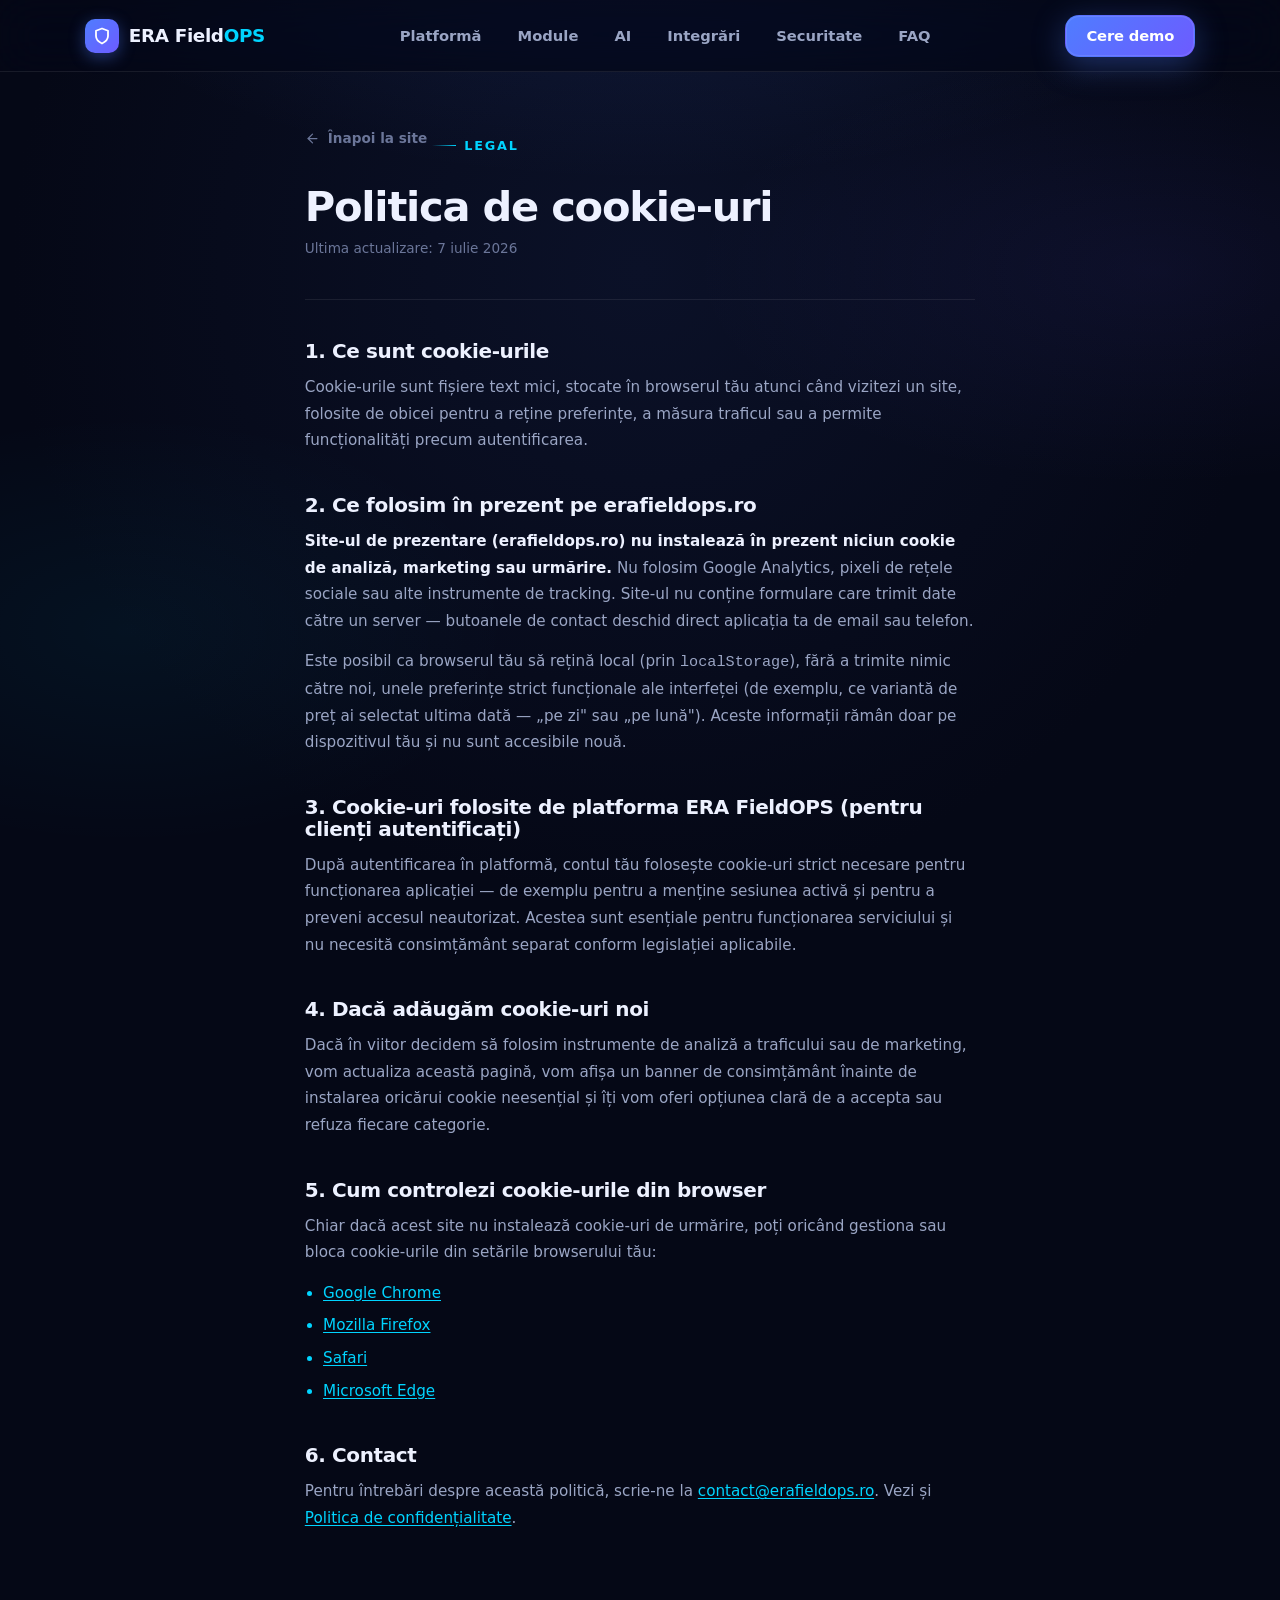
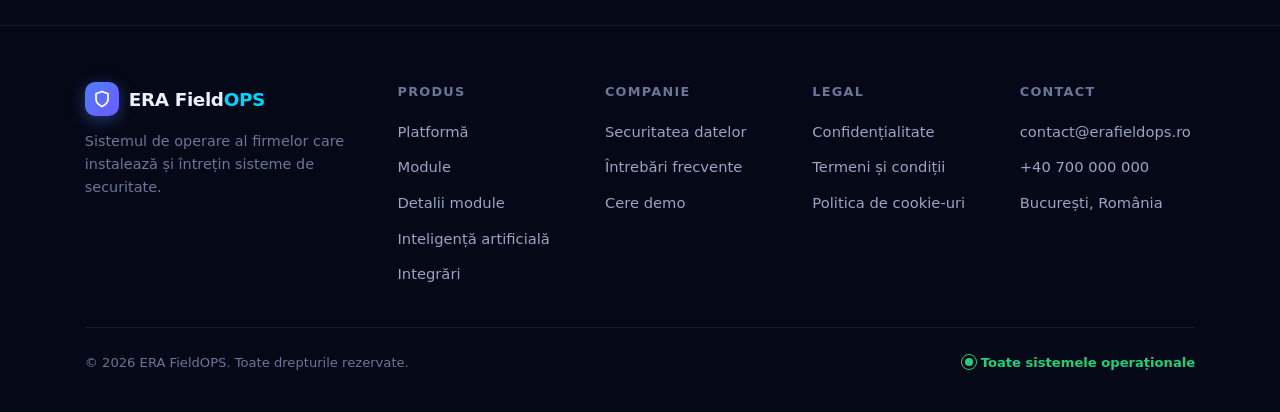
==== commit c0be63e3: "Finish the legal pages — fill in placeholders, drop admin notices Removes the "notă pentru administr" ====
--- a/cookie-uri.html
+++ b/cookie-uri.html
@@ -57,10 +57,6 @@
     <span class="eyebrow">Legal</span>
     <h1>Politica de cookie-uri</h1>
     <p class="legal-updated">Ultima actualizare: 7 iulie 2026</p>
-
-    <div class="legal-notice">
-      <strong>Notă pentru administratorul site-ului:</strong> acest text reflectă starea tehnică reală a site-ului la data redactării (fără cookie-uri de analiză/marketing instalate). Dacă adaugi ulterior Google Analytics, pixel de remarketing, chat live sau alt script care setează cookie-uri, actualizează secțiunea 2 și implementează un banner de consimțământ (opt-in) înainte ca acele cookie-uri neesențiale să fie setate — cerință obligatorie conform legislației române/UE (Legea 506/2004, ePrivacy).
-    </div>
 
     <div class="legal-body">
       <h2>1. Ce sunt cookie-urile</h2>
